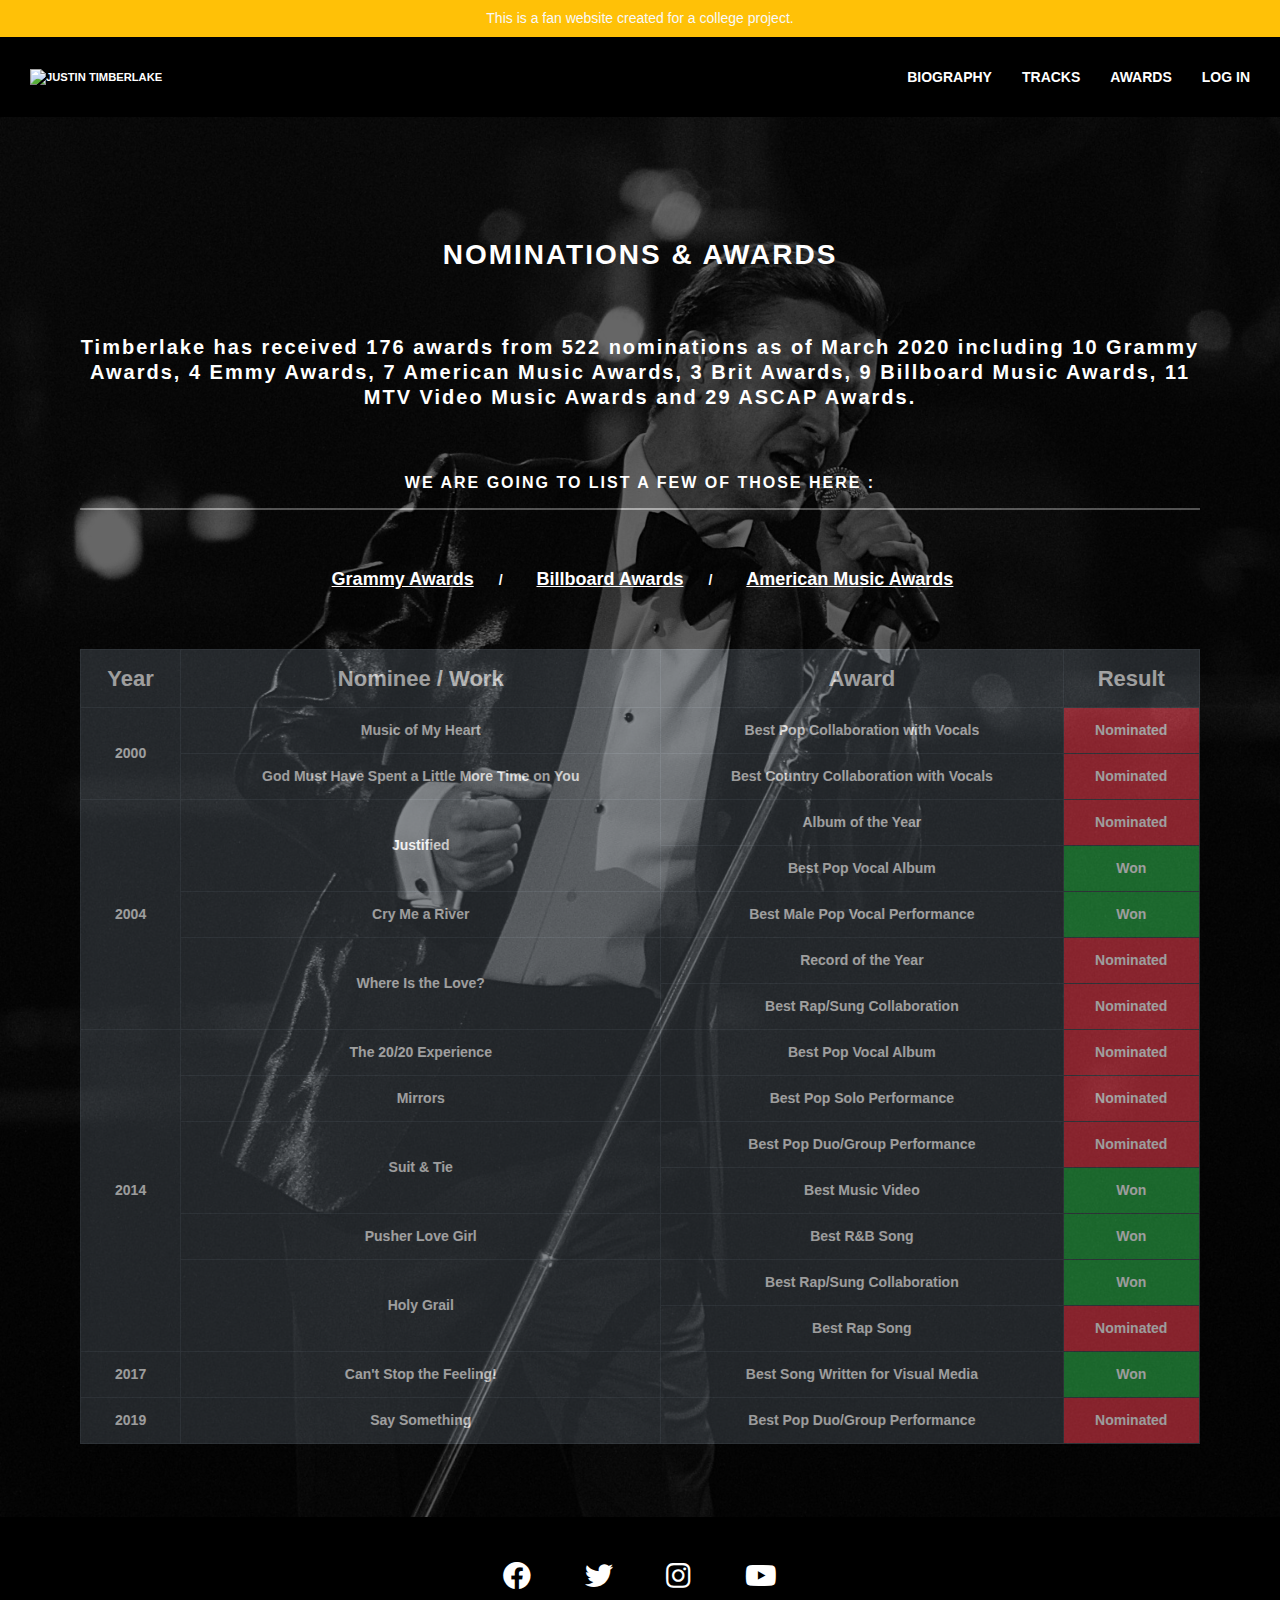
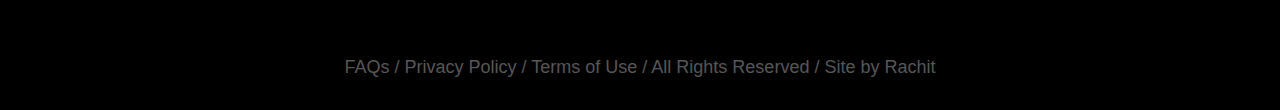
==== awards.html @ a6575bfa "first commit" ====
<!DOCTYPE html>
<html lang="en">
<head>
<meta charset="utf-8">
<meta name="viewport" content="width=device-width, initial-scale=1">
<title>Awards &mdash; Justin Timberlake</title>
<link rel="icon" href="images/logo.png" type="image/icon type">
<link rel="stylesheet" href="https://maxcdn.bootstrapcdn.com/bootstrap/4.5.0/css/bootstrap.min.css">
<script src="https://ajax.googleapis.com/ajax/libs/jquery/3.5.1/jquery.min.js"></script>
<script src="https://cdnjs.cloudflare.com/ajax/libs/popper.js/1.16.0/umd/popper.min.js"></script>
<script src="https://maxcdn.bootstrapcdn.com/bootstrap/4.5.0/js/bootstrap.min.js"></script>
<link rel="stylesheet" href="https://use.fontawesome.com/releases/v5.11.2/css/all.css">
<link rel="stylesheet" href="https://fonts.googleapis.com/css?family=Roboto:300,400,500,700&display=swap">
<link rel="stylesheet" href="node_modules/mdbootstrap/css/bootstrap.min.css">
<link rel="stylesheet" href="node_modules/mdbootstrap/css/mdb.min.css">
<link rel="stylesheet" href="node_modules/mdbootstrap/css/style.css">
<link rel="stylesheet" type="text/css" href="css/awards.css">
<script src="js/reload.js"></script>
<script src="js/awards_toggle.js"></script>
<script src="js/scroll_up.js"></script>
</head>
<body>
    <nav class="navbar navbar-expand-sm justify-content-center bg-warning text-light">
        <ul class="navbar-nav">
          <li class="nav-item">
            This is a fan website created for a college project.
          </li>
        </ul>
    </nav>
    <header class="main-header">
      <div class="main-header-inner">
        <div class="main-nav">
            <a href="index.html">
                <img class="img-responsive desktop" src="https://justintimberlake.com/wp-content/themes/justintimberlake/assets/images/2018_0125_10523_7927.svg" alt="Justin Timberlake">
                <img class="img-responsive mobile" src="https://justintimberlake.com/wp-content/themes/justintimberlake/assets/images/2018_0125_10523_7927_alt.svg" alt="Justin Timberlake">
            </a>
        </div>
        <div class="side-nav justify-content-end">
            <a href="bio.html">Biography</a>
            <a href="tracks.html">Tracks</a>
            <a href="awards.html">Awards</a>
            <a href="login.html" >Log In</a>
        </div>
      </div>
    </header>
    <div id="awards">
        <div id="awards-bg" style="background-image: url(images/aw_1.jpg);">
        </div>
        <div class="container" style="padding-left: 10px;padding-right: 10px;">
          <h3 class="chunk"><span>Nominations & Awards</span></h3>
          <h5 class="mt-5 chunk">Timberlake has received 176 awards from 522 nominations as of March 2020 including 10 Grammy Awards, 4 Emmy Awards, 7 American Music Awards, 3 Brit Awards, 9 Billboard Music Awards, 11 MTV Video Music Awards and 29 ASCAP Awards.</h5>
          <h6 class="mt-5 chunk">We are going to list a few of those here : </h6>
          <div class="hr"></div>
          <div class="links">
            <a class="showSingle" target="1">Grammy Awards</a>/
            <a class="showSingle" target="2">Billboard Awards</a>/
            <a class="showSingle" target="3">American Music Awards</a>
          </div>
          <div id="div1" class="targetDiv">
            <table class="table table-dark table-bordered">
              <tr>
                <th>Year</th>
                <th>Nominee / Work</th>
                <th>Award</th>
                <th>Result</th>
              </tr>
              <tr>
                <td rowspan="2" style="vertical-align: middle;">2000</td>
                <td>Music of My Heart</td>
                <td>Best Pop Collaboration with Vocals</td>
                <td class="bg-danger">Nominated</td>
              </tr>
              <tr>
                <td>God Must Have Spent a Little More Time on You</td>
                <td>Best Country Collaboration with Vocals</td>
                <td class="bg-danger">Nominated</td>
              </tr>
              <tr>
                <td rowspan="5" style="vertical-align: middle;">2004</td>
                <td rowspan="2" style="vertical-align: middle;">Justified</td>
                <td>Album of the Year</td>
                <td class="bg-danger">Nominated</td>
              </tr>
              <tr>
                <td>Best Pop Vocal Album</td>
                <td class="bg-success">Won</td>
              </tr>
              <tr>
                <td>Cry Me a River</td>
                <td>Best Male Pop Vocal Performance</td>
                <td class="bg-success">Won</td>
              </tr>
              <tr>
                <td rowspan="2" style="vertical-align: middle;">Where Is the Love?</td>
                <td>Record of the Year</td>
                <td class="bg-danger">Nominated</td>
              </tr>
              <tr>
                <td>Best Rap/Sung Collaboration</td>
                <td class="bg-danger">Nominated</td>
              </tr>
              <tr>
                <td rowspan="7" style="vertical-align: middle;">2014</td>
                <td>The 20/20 Experience</td>
                <td>Best Pop Vocal Album</td>
                <td class="bg-danger">Nominated</td>
              </tr>
              <tr>
                <td>Mirrors</td>
                <td>Best Pop Solo Performance</td>
                <td class="bg-danger">Nominated</td>
              </tr>
              <tr>
                <td rowspan="2" style="vertical-align: middle;">Suit & Tie</td>
                <td>Best Pop Duo/Group Performance</td>
                <td class="bg-danger">Nominated</td>
              </tr>
              <tr>
                <td>Best Music Video</td>
                <td class="bg-success">Won</td>
              </tr>
              <tr>
                <td>Pusher Love Girl</td>
                <td>Best R&B Song</td>
                <td class="bg-success">Won</td>
              </tr>
              <tr>
                <td rowspan="2" style="vertical-align: middle;">Holy Grail</td>
                <td>Best Rap/Sung Collaboration</td>
                <td class="bg-success">Won</td>
              </tr>
              <tr>
                <td>Best Rap Song</td>
                <td class="bg-danger">Nominated</td>
              </tr>
              <tr>
                <td>2017</td>
                <td>Can't Stop the Feeling!</td>
                <td>Best Song Written for Visual Media</td>
                <td class="bg-success">Won</td>
              </tr>
              <tr>
                <td>2019</td>
                <td>Say Something</td>
                <td>Best Pop Duo/Group Performance</td>
                <td class="bg-danger">Nominated</td>
              </tr>
            </table>
          </div>
          <div id="div2" class="targetDiv">
            <table class="table table-dark table-bordered">
              <tr>
                <th>Year</th>
                <th>Nominee / Work</th>
                <th>Award</th>
                <th>Result</th>
              </tr>
              <tr>
                <td rowspan="3" style="vertical-align: middle;">2003</td>
                <td rowspan="3" style="vertical-align: middle;">Justin Timberlake</td>
                <td>Artist of the Year</td>
                <td class="bg-danger">Nominated</td>
              </tr>
              <tr>
                <td>Artist of the Year</td>
                <td class="bg-danger">Nominated</td>
              </tr>
              <tr>
                <td>Hot 100 Male Artist of the Year</td>
                <td class="bg-danger">Nominated</td>
              </tr>
              <tr>
                <td rowspan="12" style="vertical-align: middle;">2014</td>
                <td rowspan="6" style="vertical-align: middle;">Justin Timberlake</td>
                <td>Top Artist</td>
                <td class="bg-success">won</td>
              </tr>
              <tr>
                <td>Top Male Artist</td>
                <td class="bg-success">Won</td>
              </tr>
              <tr>
                <td>Top Hot 100 Artist</td>
                <td class="bg-danger">Nominated</td>
              </tr>
              <tr>
                <td>Top Radio Songs Artist</td>
                <td class="bg-success">Won</td>
              </tr>
              <tr>
                <td>Top R&B Artist</td>
                <td class="bg-success">Won</td>
              </tr>
              <tr>
                <td>Top Billboard 200 Artist</td>
                <td class="bg-success">Won</td>
              </tr>
              <tr>
                <td rowspan="2" style="vertical-align: middle;">The 20/20 Experience</td>
                <td>Top Billboard 200 Album</td>
                <td class="bg-success">Won</td>
              </tr>
              <tr>
                <td rowspan="2" style="vertical-align: middle;">Top R&B Album</td>
                <td class="bg-success">Won</td>
              </tr>
              <tr>
                <td>The 20/20 Experience(2 of 2)</td>
                <td class="bg-danger">Nominated</td>
              </tr>
              <tr>
                <td>Mirrors</td>
                <td>Top Radio Song</td>
                <td class="bg-danger">Nominated</td>
              </tr>
              <tr>
                <td>Suit & Tie</td>
                <td>Top R&B Song</td>
                <td class="bg-danger">Nominated</td>
              </tr>
              <tr>
                <td>Holy Grail</td>
                <td>Top Rap Song</td>
                <td class="bg-success">Won</td>
              </tr>
              <tr>
                <td rowspan="3" style="vertical-align: middle;">2017</td>
                <td rowspan="2" style="vertical-align: middle;">Can't Stop the Feeling!</td>
                <td>Top Hot 100 Song</td>
                <td class="bg-danger">Nominated</td>
              </tr>
              <tr>
                <td>Top Selling Song</td>
                <td class="bg-success">Won</td>
              </tr>
            </table>
          </div>
          <div id="div3" class="targetDiv">
            <table class="table table-dark table-bordered">
              <tr>
                <th>Year</th>
                <th>Nominee / work</th>
                <th>Award</th>
                <th>Result</th>
                </tr>
                <tr>
                <td rowspan="4" style="vertical-align: middle;">2003</td>
                <td rowspan="3" style="vertical-align: middle;">Justin Timberlake</td>
                <td>Fan Choice Award</td>
                <td class="bg-danger">Nominated</td>
                </tr>
                <tr>
                <td>Favorite Pop/Rock Male Artist</td>
                <td class="bg-danger">Nominated</td>
                </tr>
                <tr>
                <td>International Artist of the Year Award</td>
                <td class="bg-danger">Nominated</td>
                </tr>
                <tr>
                <td>Justified</td>
                <td>Favorite Pop/Rock Album</td>
                <td class="bg-success">Won</td>
                </tr>
                <tr>
                <td rowspan="3" style="vertical-align: middle;">2007</td>
                <td>Justin Timberlake</td>
                <td>Favorite Pop/Rock Male Artist</td>
                <td class="bg-success">Won</td>
                </tr>
                <tr>
                <td rowspan="2" style="vertical-align: middle;">FutureSex/LoveSounds</td>
                <td>Favorite Pop/Rock Album</td>
                <td class="bg-success">Won</td>
                </tr>
                <tr>
                <td>Favorite Soul/R&B Album</td>
                <td class="bg-success">Won</td>
                </tr>
                <tr>
                  <td>2009</td>
                  <td>4 Minutes</td>
                  <td>Best Pop Collaboration with Vocals</td>
                  <td class="bg-danger">Nominated</td>
                  </tr>
                  <tr>
                  <td rowspan="3" style="vertical-align: middle;">2010</td>
                  <td rowspan="2" style="vertical-align: middle;">Dead and Gone</td>
                  <td>Best Rap Song</td>
                  <td class="bg-danger">Nominated</td>
                  </tr>
                  <tr>
                  <td>Best Rap/Sung Collaboration</td>
                  <td class="bg-danger">Nominated</td>
                  </tr>
                  <tr>
                  <td>Love Sex Magic</td>
                  <td>Best Pop Collaboration with Vocals</td>
                  <td class="bg-danger">Nominated</td>
                  </tr>
                <tr>
                <td rowspan="5" style="vertical-align: middle;">2013</td>
                <td rowspan="3" style="vertical-align: middle;">Justin Timberlake</td>
                <td>Artist of the Year</td>
                <td class="bg-danger">Nominated</td>
                </tr>
                <tr>
                <td>Favorite Pop/Rock Male Artist</td>
                <td class="bg-success">Won</td>
                </tr>
                <tr>
                <td>Favorite Soul/R&B Male Artist</td>
                <td class="bg-success">Won</td>
                </tr>
                <tr>
                <td rowspan="2" style="vertical-align: middle;">The 20/20 Experience</td>
                <td>Favorite Pop/Rock Album</td>
                <td class="bg-danger">Nominated</td>
                </tr>
                <tr>
                <td>Favorite Soul/R&B Album</td>
                <td class="bg-success">Won</td>
                </tr>
                <tr>
                <td>2017</td>
                <td>Trolls: Original Motion Picture Soundtrack</td>
                <td>Top Soundtrack</td>
                <td class="bg-danger">Nominated</td>
                </tr>
            </table>
          </div>
        </div>
    </div>
      <script type="text/javascript" src="node_modules/mdbootstrap/js/jquery.min.js"></script>
      <script type="text/javascript" src="node_modules/mdbootstrap/js/popper.min.js"></script>
      <script type="text/javascript" src="node_modules/mdbootstrap/js/bootstrap.min.js"></script>
      <script type="text/javascript" src="node_modules/mdbootstrap/js/mdb.min.js"></script>
      <footer class="main-footer">
      <div class="container">
        <div class="row">
          <div class="col-md-12 py-5">
            <div class="mb-3 flex-center">
              <a class="fb-ic" href="#"><i class="fab fa-facebook fa-lg white-text fa-2x"></i></a>
              <a class="tw-ic" href="#"><i class="fab fa-twitter fa-lg white-text fa-2x"></i></a>
              <a class="ins-ic" href="#/"><i class="fab fa-instagram fa-lg white-text fa-2x"></i></a>
              <a class="yt-ic" href="#"><i class="fab fa-youtube fa-lg white-text fa-2x"></i></a>
            </div>
          </div>
        </div>
      </div>
      <div class="footer-colophon mb-2">
        <a href="#">FAQs</a> / <a href="#" target="">Privacy Policy</a> / <a href="#" target="">Terms of Use</a> / All Rights Reserved / Site by Rachit</a>
      </div>
      <div class="backgroun-color:black;height:20px;width:100%;position:absolute;"><br></div>
      </footer>
      <i class="fas fa-lg white-text fa-2x fa-chevron-circle-up" id="myBtn"></i>
</body>
</html>
---- css/awards.css ----
html, body {
    min-width: 400px;
    width: 100%;
    overflow-x: hidden;
}

body {
    font-family: "Source Sans Pro",sans-serif;
    font-size: 14px;
    font-weight: 400;
    line-height: 1.5;
}

.nav-item{
    position: static;
}

.main-header {
    background: #000;
    left: 0;
    position: fixed;
    top: 0;
    width: 100%;
    z-index: 99;
    -webkit-transition: transform .4s ease;
    -moz-transition: transform .4s ease;
    -ms-transition: transform .4s ease;
    -o-transition: transform .4s ease;
    transition: transform .4s ease;
    display: block;
    position: relative;
}

.main-header .main-header-inner {
    align-items: center;
    height: 80px;
    justify-content: space-between;
    display: -webkit-box;
    display: -moz-box;
    display: -ms-flexbox;
    display: -webkit-flex;
    display: flex;
}

.main-nav {
    align-items: center;
    color: #fff;
    font-family: "groteskblack",sans-serif;
    padding: 0 0 0 30px;
    text-transform: uppercase;
    display: -webkit-box;
    display: -moz-box;
    display: -ms-flexbox;
    display: -webkit-flex;
    display: flex;
}

.main-nav a:first-child {
    width: 250px;
}

.main-nav a {
    color: #fff;
    font-size: .8em;
    font-weight: bold;
    margin-right: 30px;
    text-decoration: none !important;
}

.img-responsive {
    display: block;
    max-width: 100%;
    height: auto;
}

img {
    vertical-align: middle;
    border: 0;
}

.main-nav a img.mobile {
    display: none;
}

.side-nav{
    align-items: center;
    color: #fff;
    font-family: "groteskblack",sans-serif;
    padding: 0 0 0 30px;
    text-transform: uppercase;
    display: -webkit-box;
    display: -moz-box;
    display: -ms-flexbox;
    display: -webkit-flex;
    display: flex;
}

.side-nav a{
    color: #fff;
    font-size: 1em;
    font-weight: bold;
    margin-right: 30px;
    text-decoration: none !important;
}

#awards {
    background: #000000;
    padding: 120px 0;
    position: relative;
    text-align: center;
    height: 1400px;
}

#awards-bg {
    background-color: white;
    background-position-x: center;
    background-repeat: no-repeat;
    background-size: cover;
    height: 100%;
    left: 0;
    position: absolute;
    top: 0;
    width: 100%;
    filter: grayscale(100%);
    -webkit-filter: grayscale(100%);
    filter: alpha(opacity=40);
    opacity: .4;
    zoom: 1;
    display: block;
}

h1, h2, h3, h4, h6 {
    font-family: "groteskblack",sans-serif;
    font-weight: 900;
    letter-spacing: 2px;
    line-height: 1.25;
    margin: 0;
    padding: 0;
    text-transform: uppercase;
}

h1.chunk, h2.chunk, h3.chunk, h4.chunk, h5.chunk, h6.chunk {
    display: inline-block;
    margin-bottom: 15px;
    padding: 0;
    position: relative;
    color: white;
}

h5{
    font-family: "groteskblack",sans-serif;
    font-weight: 900;
    letter-spacing: 2px;
    line-height: 1.25;
    margin: 0;
    padding: 0;
}

.hr{
    background-color: grey;
    height: 2px;
    font-weight: bolder;
}

.links{
    margin-top: 5%;
    color: white;
    font-weight: bolder;
    position: relative;
    margin-bottom: 5%;
}

.links a{
    font-size: 18px;
    color: white;
    margin-left: 30px;
    margin-right: 25px;
    text-decoration: underline;
}

.links a:hover{
    color: #ffc107;
    text-decoration: none;
}

.links a:active{
    color: #ffc107;
}
.div1 table, .div2 table, .div3 table, .div4 table{
    color: white;
    font-size: 18px;
    margin-top: 5%;
    margin-bottom: 2%;
    position: relative; 
}

th{
    font-weight: bolder;
    font-size: 22px;
}

td{
    color: white;
    font-weight: bold;
}

/* -------------------------------- */

.main-footer {
    background: #000;
    text-align: center;
}

.row a{
    text-align: center;
    margin: 25px;
    color: white;
}

.fa-facebook:hover,
.fa-facebook:active{
    color: #4267B2;
}

.fa-twitter:hover,
.fa-twitter:active{
    color: #1DA1F2;
}

.fa-instagram:hover,
.fa-instagram:active{
    color: #E1306C;
}

.fa-youtube:hover,
.fa-youtube:active{
    color: #FF0000;
}

.footer-colophon {
    background: black;
    color: rgba(255,255,255,0.35);
    font-family: "groteskblack",sans-serif;
    font-size: 18px;
}

.footer-colophon a {
    color: rgba(255,255,255,0.35);
    text-decoration: none !important;
}

.footer-colophon a:hover {
    color: white;
}

#myBtn {
    display: none;
    position: fixed;
    bottom: 20px;
    right: 30px;
    z-index: 99;
    border: none;
    outline: none;
    color: #ffc107;
    cursor: pointer;
    padding: 15px;
    border-radius: 10px;
    font-size: 18px;
}
  
#myBtn:hover {
    color: #ffc107;
}
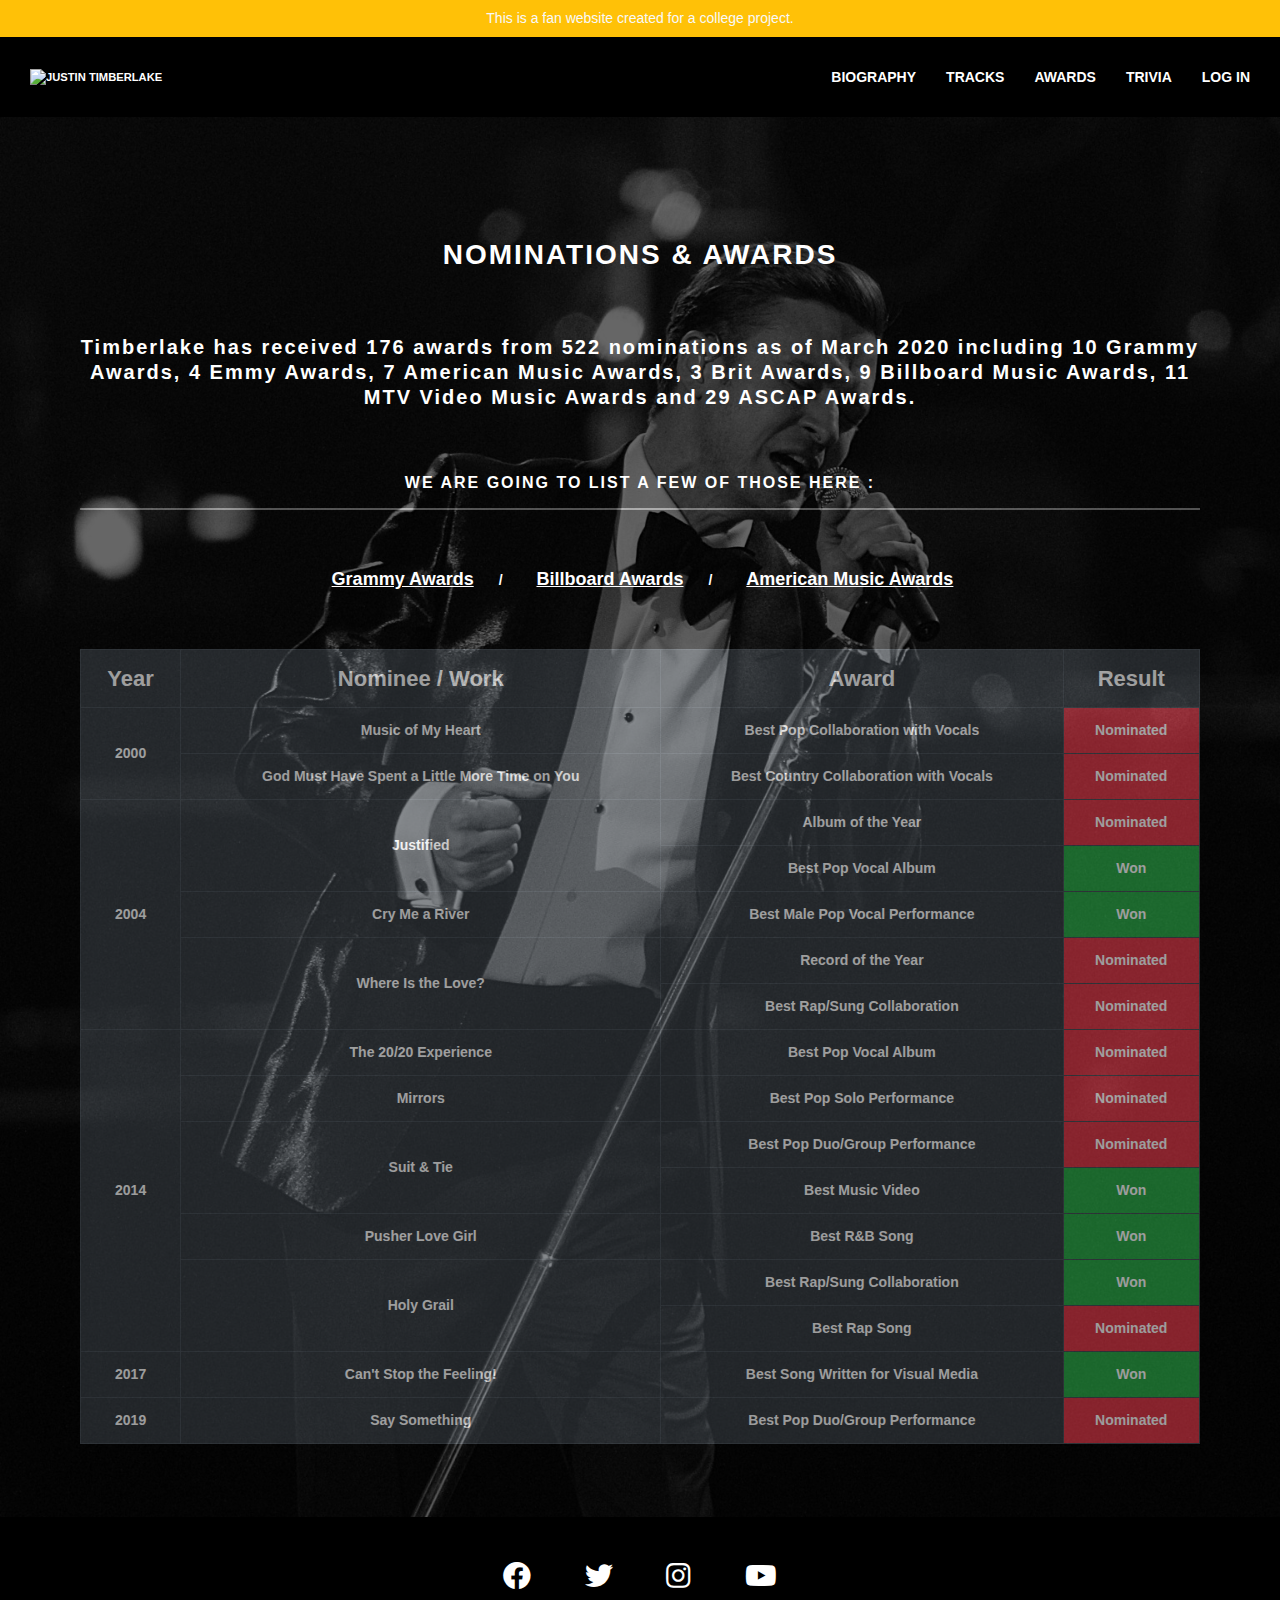
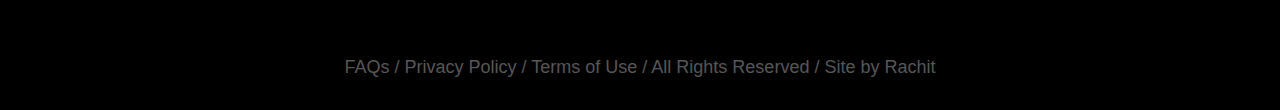
==== commit f48f6280: "trivia added" ====
--- a/awards.html
+++ b/awards.html
@@ -39,6 +39,7 @@
             <a href="bio.html">Biography</a>
             <a href="tracks.html">Tracks</a>
             <a href="awards.html">Awards</a>
+            <a href="trivia.html">Trivia</a>
             <a href="login.html" >Log In</a>
         </div>
       </div>
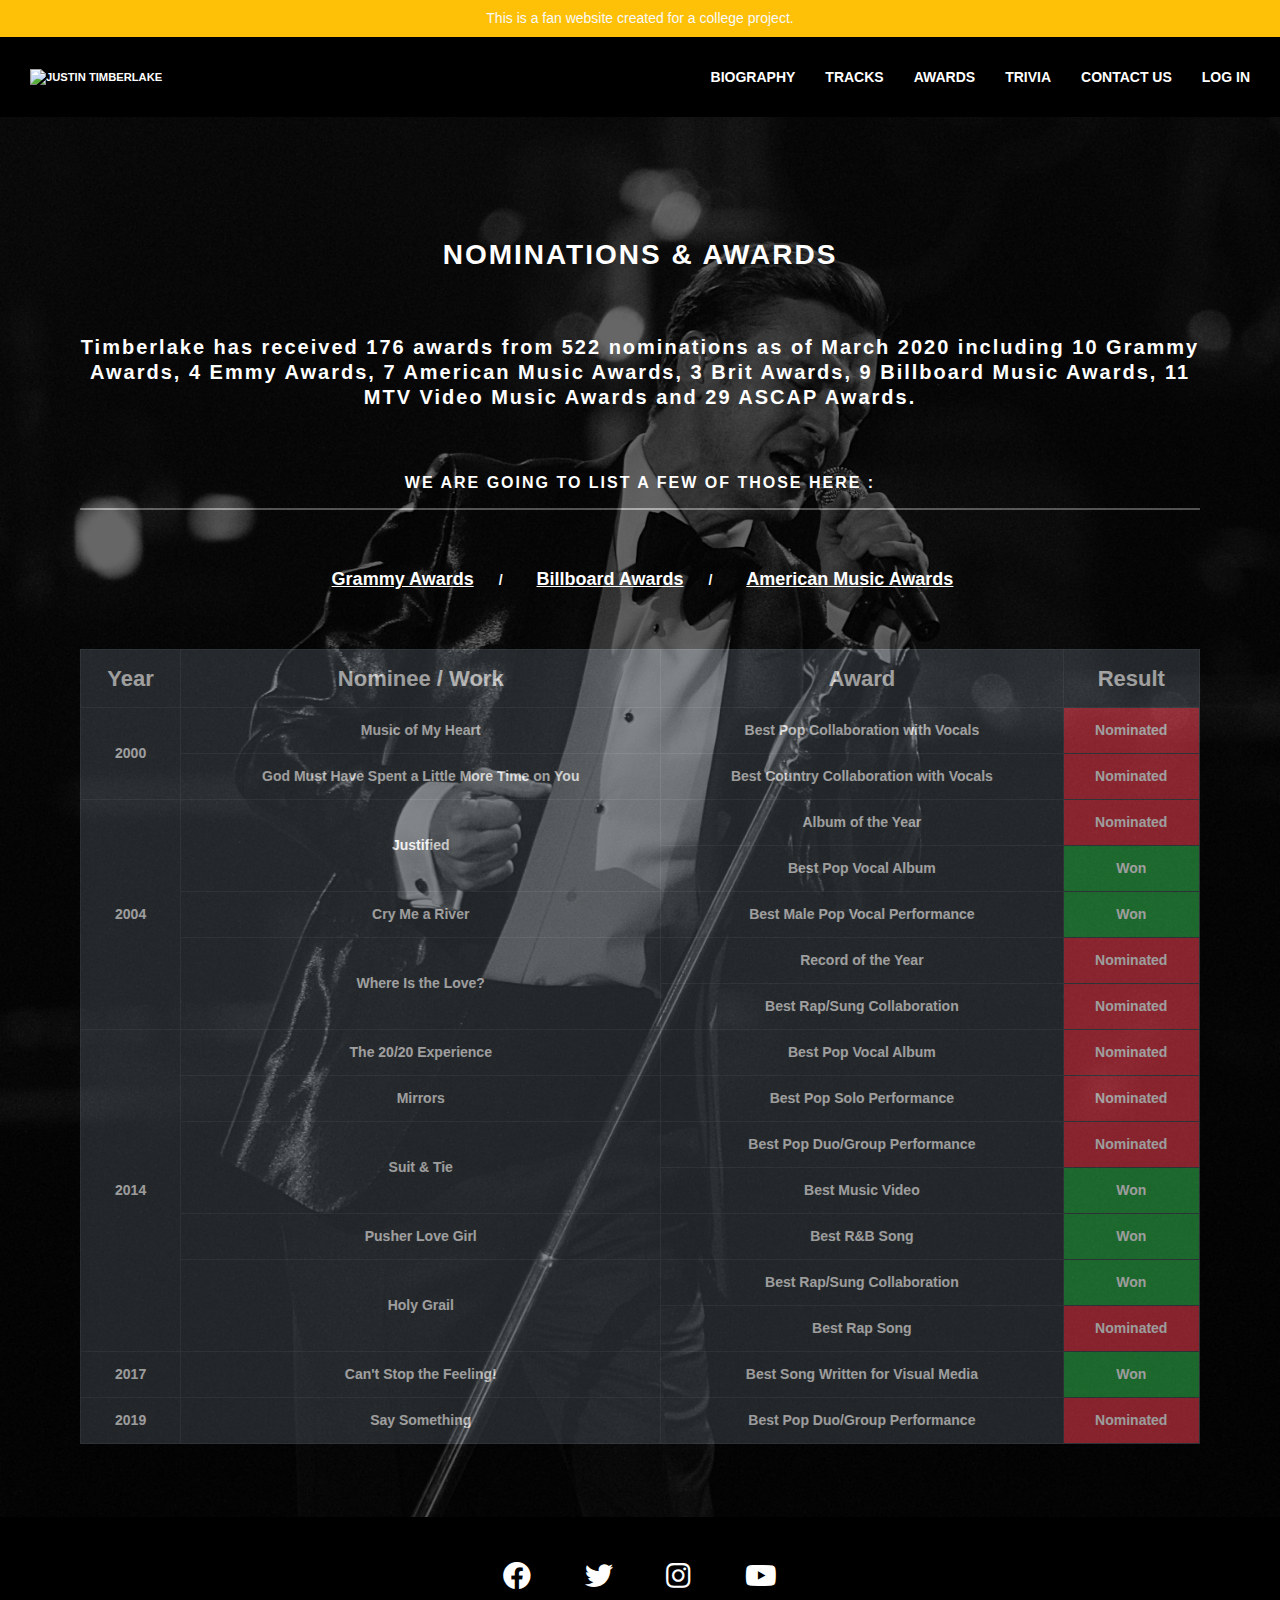
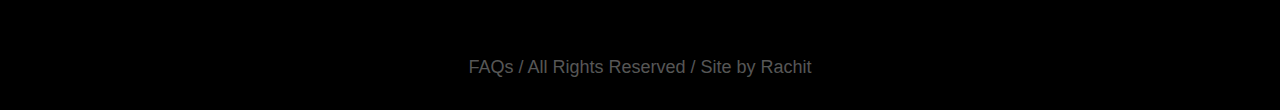
==== commit 9fee1824: "linked contact us page" ====
--- a/awards.html
+++ b/awards.html
@@ -40,6 +40,7 @@
             <a href="tracks.html">Tracks</a>
             <a href="awards.html">Awards</a>
             <a href="trivia.html">Trivia</a>
+            <a href="contact.html">Contact Us</a>
             <a href="login.html" >Log In</a>
         </div>
       </div>
@@ -337,22 +338,22 @@
       <script type="text/javascript" src="node_modules/mdbootstrap/js/bootstrap.min.js"></script>
       <script type="text/javascript" src="node_modules/mdbootstrap/js/mdb.min.js"></script>
       <footer class="main-footer">
-      <div class="container">
-        <div class="row">
-          <div class="col-md-12 py-5">
-            <div class="mb-3 flex-center">
-              <a class="fb-ic" href="#"><i class="fab fa-facebook fa-lg white-text fa-2x"></i></a>
-              <a class="tw-ic" href="#"><i class="fab fa-twitter fa-lg white-text fa-2x"></i></a>
-              <a class="ins-ic" href="#/"><i class="fab fa-instagram fa-lg white-text fa-2x"></i></a>
-              <a class="yt-ic" href="#"><i class="fab fa-youtube fa-lg white-text fa-2x"></i></a>
+        <div class="container">
+          <div class="row">
+            <div class="col-md-12 py-5">
+              <div class="mb-3 flex-center">
+                <a class="fb-ic" href="#"><i class="fab fa-facebook fa-lg white-text fa-2x"></i></a>
+                <a class="tw-ic" href="#"><i class="fab fa-twitter fa-lg white-text fa-2x"></i></a>
+                <a class="ins-ic" href="#/"><i class="fab fa-instagram fa-lg white-text fa-2x"></i></a>
+                <a class="yt-ic" href="#"><i class="fab fa-youtube fa-lg white-text fa-2x"></i></a>
+              </div>
             </div>
           </div>
         </div>
-      </div>
-      <div class="footer-colophon mb-2">
-        <a href="#">FAQs</a> / <a href="#" target="">Privacy Policy</a> / <a href="#" target="">Terms of Use</a> / All Rights Reserved / Site by Rachit</a>
-      </div>
-      <div class="backgroun-color:black;height:20px;width:100%;position:absolute;"><br></div>
+        <div class="footer-colophon mb-2">
+          <a href="#">FAQs</a>  /  All Rights Reserved  /  Site by Rachit
+        </div>
+        <div class="backgroun-color:black;height:20px;width:100%;position:absolute;"><br></div>
       </footer>
       <i class="fas fa-lg white-text fa-2x fa-chevron-circle-up" id="myBtn"></i>
 </body>
